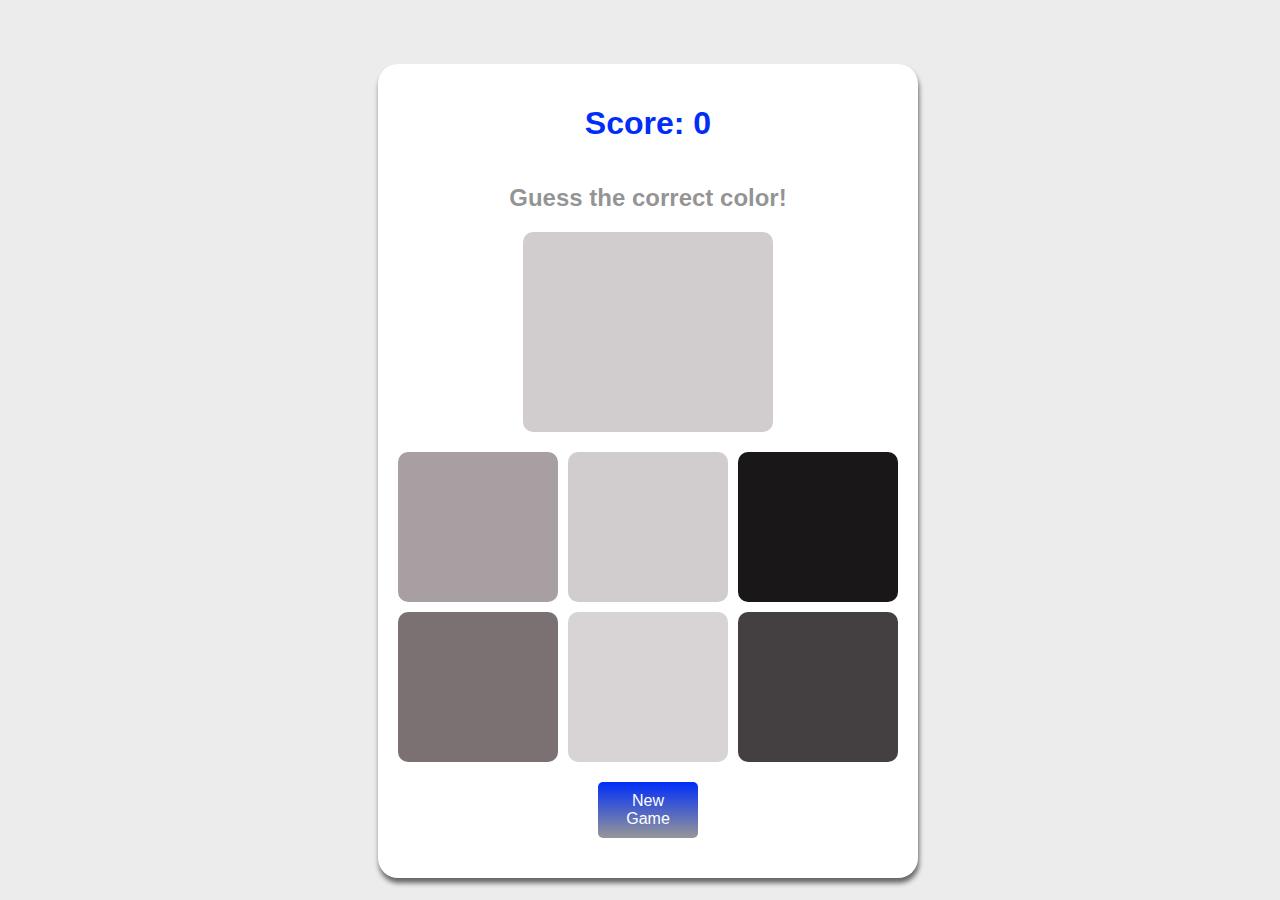
==== index.html @ 10e3945b "color pick function" ====
<!DOCTYPE html>
<html lang="en">
<head>
    <meta charset="UTF-8">
    <meta name="viewport" content="width=device-width, initial-scale=1.0">
    <link rel="stylesheet" href="style.css">
    <title>Color Guessing</title>
</head>
<body>
    <main>
        <h1 id="score">Score: 0</h1>
        <div class="container">
            <h2>Guess the correct color!</h2>
            <div id="maincolor" class="color-display"></div>
            <div id="option" class="color-options">
                <button id="btn1" title="option a" class="btn-opt"></button>
                <button id="btn2" class="btn-opt"></button>
                <button id="btn3" class="btn-opt"></button>
                <button id="btn4" class="btn-opt"></button>
                <button id="btn5" class="btn-opt"></button>
                <button id="btn6" class="btn-opt"></button>
            </div>
            <div class="message"></div>
            <button onclick="start()" id="reset" class="reset">New Game</button>
        </div>
    </main>
    <script src="script.js"></script>
</body>
</html>
---- style.css ----
body {
    background-color: #cccccc5e;
    font-family: 'Roboto', sans-serif;
    width: 100%;
}

main {
    background-color: #fff;
    width: 500px;
    margin: 0 auto;
    margin-top: 5%;
    padding: 20px;
    display: flex;
    flex-direction: column;
    justify-content: center;
    align-items: center;
    border-radius: 20px;
    box-shadow: 1px 5px 5px #666;
}

h1 {
    color: #002df8;
}

h2 {
    color: #555555a4;
}

.container {
    display: flex;
    width: 100%;
    flex-direction: column;
    justify-content: center;
    align-items: center;
}

.color-display {
    background-color: hsl(0, 59%, 41%);
    width: 50%;
    height: 200px;
    margin: 0 auto;
    margin-bottom: 20px;
    border-radius: 10px;
    transition: all 0.5s ease;
    &:hover {
        transform: scale(1.1);
    }
}

.color-options {
    display: grid;
    grid-template-columns: repeat(3, 1fr);
    gap: 10px;
    width: 100%;
}

.btn-opt {
    background-color: hsl(0, 59%, 41%);
    width: 100%;
    height: 150px;
    cursor: pointer;
    border-radius: 10px;
    border-style: none;
    transition: all 0.5s ease;
    &:hover {
        transform: scale(.9);
    }
    &:active {
        transform: scale(.8);
    }
}

.reset {
    background-image: linear-gradient(#002df8, #979797);
    color: #fff;
    font-size: 1em;
    width: 20%;
    padding: 10px;
    border-radius: 5px;
    border-style: none;
    margin: 20px auto;
    cursor: pointer;
    transition: all 0.5s ease;
    &:active {
        transform: scale(1.05);
        box-shadow: 2px 5px 5px #9e9c9c;
    }
}

@media (max-width: 450px) {
    main {
        width: 100%;
    }
}
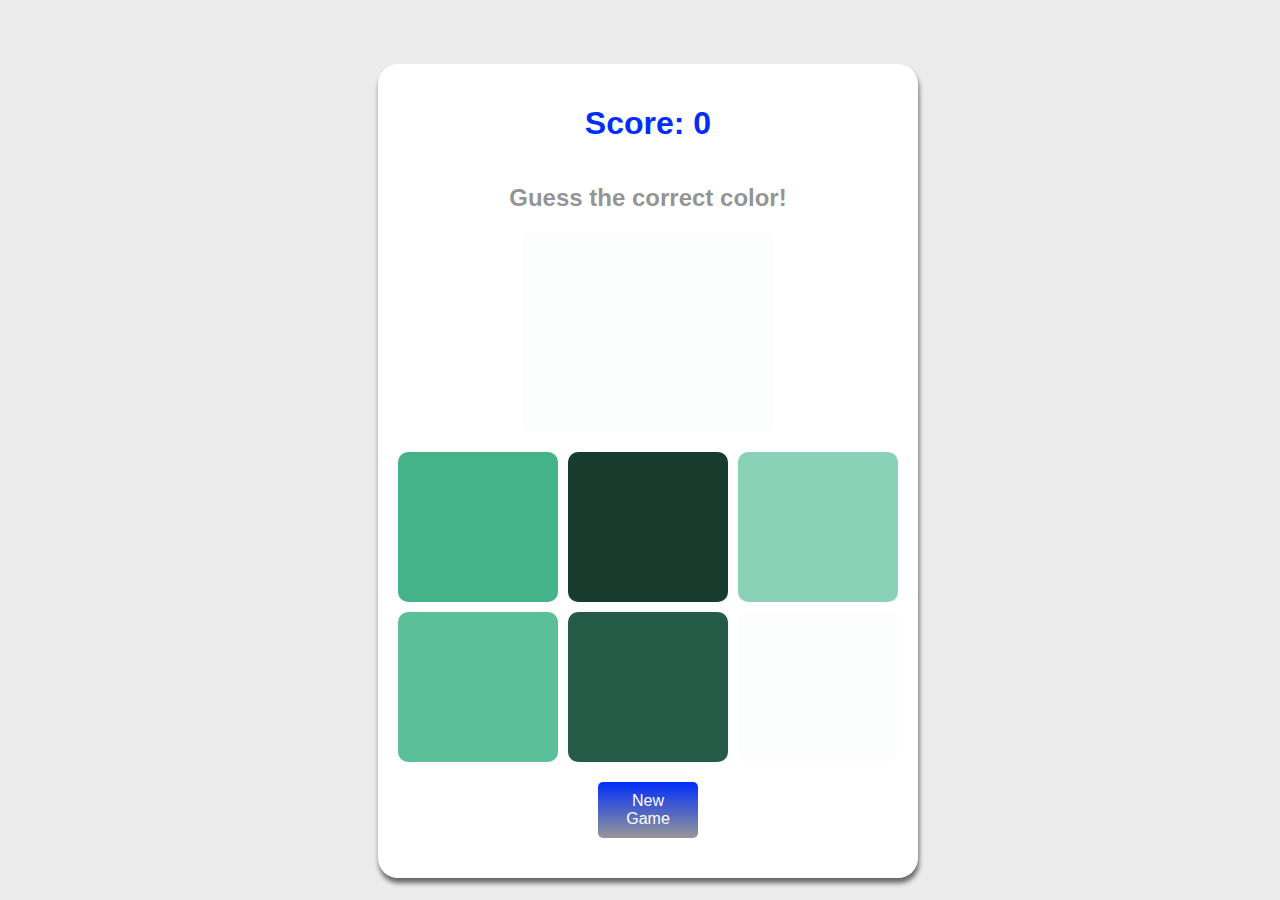
==== commit 467a4e73: "done js" ====
--- a/index.html
+++ b/index.html
@@ -20,8 +20,8 @@
                 <button id="btn5" class="btn-opt"></button>
                 <button id="btn6" class="btn-opt"></button>
             </div>
-            <div class="message"></div>
-            <button onclick="start()" id="reset" class="reset">New Game</button>
+            <div id="message"></div>
+            <button id="reset" class="reset">New Game</button>
         </div>
     </main>
     <script src="script.js"></script>
--- a/style.css
+++ b/style.css
@@ -87,6 +87,28 @@
     }
 }
 
+.correct {
+    color: #22c55e;
+    animation: fadeIn 0.5s ease;
+}
+
+.wrong {
+    color: #ef4444;
+    animation: shake 0.5s ease;
+}
+
+
+@keyframes fadeIn {
+    from { opacity: 0; }
+    to { opacity: 1; }
+}
+
+@keyframes shake {
+    0%, 100% { transform: translateX(0); }
+    25% { transform: translateX(-5px); }
+    75% { transform: translateX(5px); }
+}
+
 @media (max-width: 450px) {
     main {
         width: 100%;
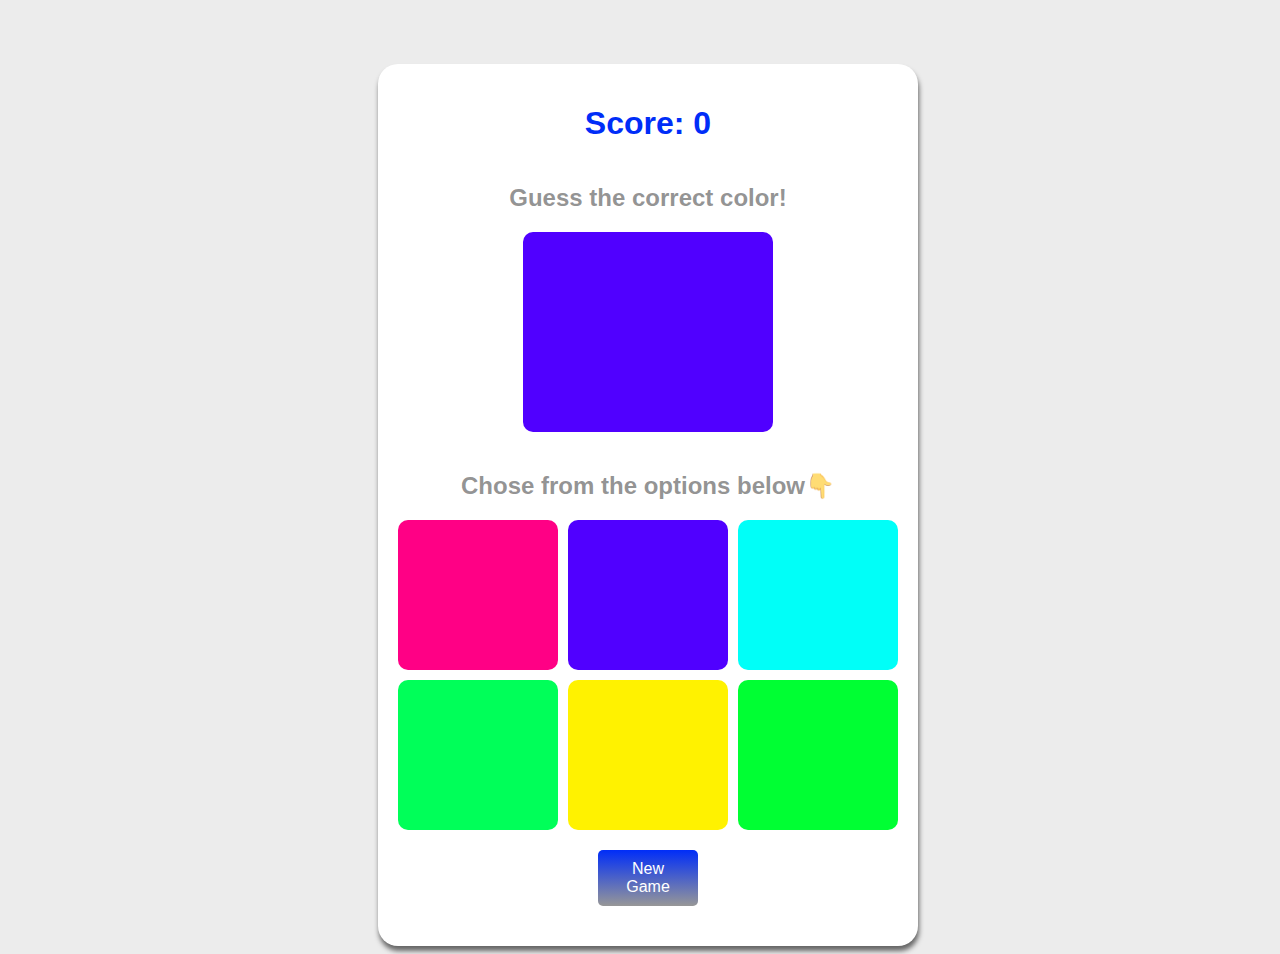
==== commit a128556d: "Add data-testid attributes for improved testing and refactor color generation logic" ====
--- a/index.html
+++ b/index.html
@@ -8,20 +8,21 @@
 </head>
 <body>
     <main>
-        <h1 id="score">Score: 0</h1>
+        <h1 data-testid="score" id="score">Score: 0</h1>
         <div class="container">
-            <h2>Guess the correct color!</h2>
-            <div id="maincolor" class="color-display"></div>
+            <h2 data-testid="gameInstructions">Guess the correct color!</h2>
+            <div data-testid="colorBox" id="maincolor" class="color-display"></div>
+            <h2>Chose from the options below👇</h2>
             <div id="option" class="color-options">
-                <button id="btn1" title="option a" class="btn-opt"></button>
-                <button id="btn2" class="btn-opt"></button>
-                <button id="btn3" class="btn-opt"></button>
-                <button id="btn4" class="btn-opt"></button>
-                <button id="btn5" class="btn-opt"></button>
-                <button id="btn6" class="btn-opt"></button>
+                <button data-testid="colorOption" id="btn1" title="option A" class="btn-opt"></button>
+                <button data-testid="colorOption" id="btn2" title="option B" class="btn-opt"></button>
+                <button data-testid="colorOption" id="btn3" title="option C" class="btn-opt"></button>
+                <button data-testid="colorOption" id="btn4" title="option D" class="btn-opt"></button>
+                <button data-testid="colorOption" id="btn5" title="option E" class="btn-opt"></button>
+                <button data-testid="colorOption" id="btn6" title="option F" class="btn-opt"></button>
             </div>
-            <div id="message"></div>
-            <button id="reset" class="reset">New Game</button>
+            <div data-testid="gameStatus" id="message"></div>
+            <button data-testid="newGameButton" id="reset" class="reset">New Game</button>
         </div>
     </main>
     <script src="script.js"></script>
--- a/style.css
+++ b/style.css
@@ -62,9 +62,9 @@
     border-radius: 10px;
     border-style: none;
     transition: all 0.5s ease;
-    &:hover {
+    /* &:hover {
         transform: scale(.9);
-    }
+    } */
     &:active {
         transform: scale(.8);
     }
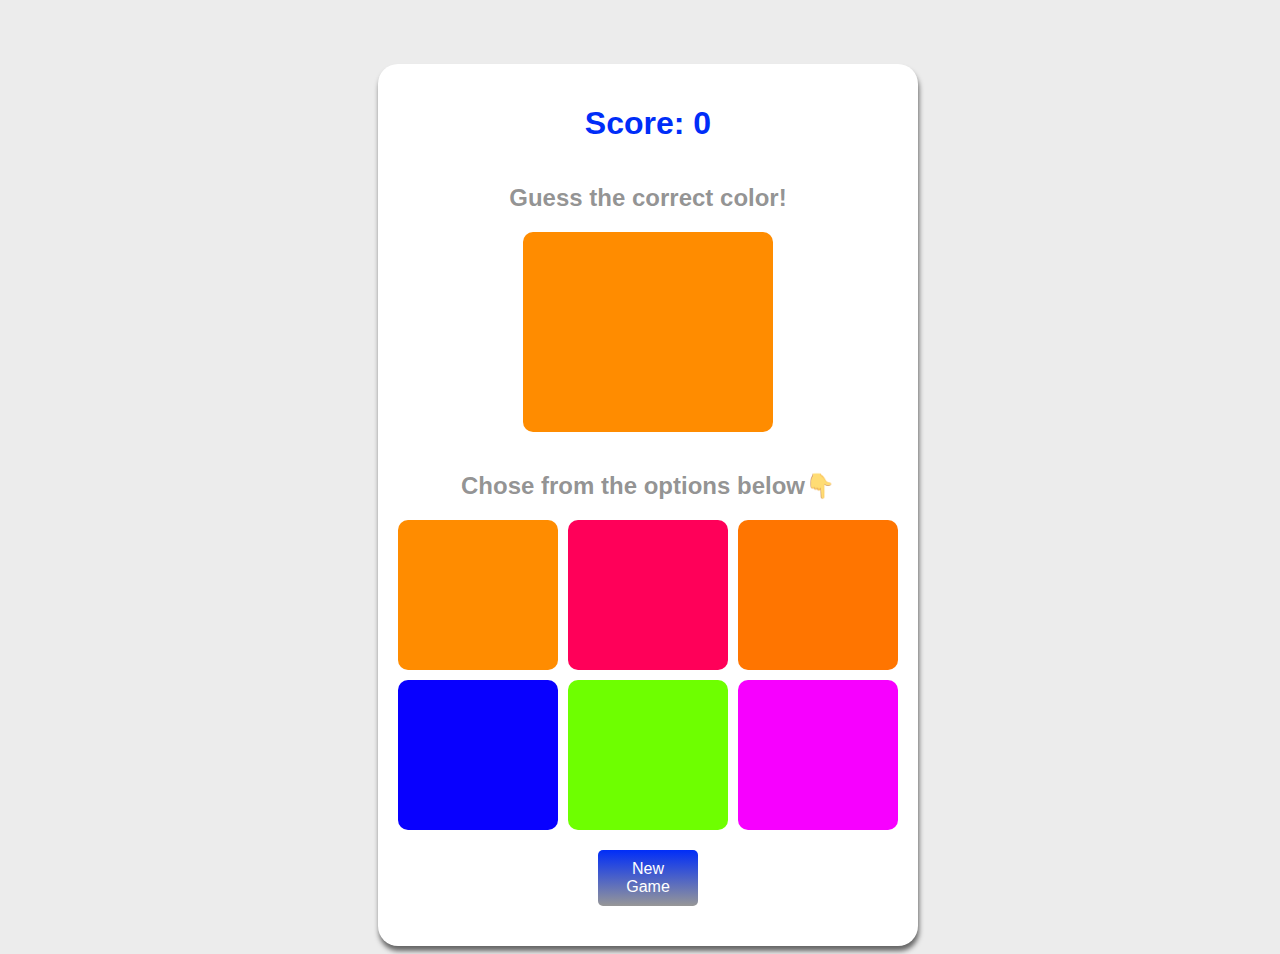
==== commit e76e4b91: "Enhance game feedback by adding result display and disabling buttons on wrong guess" ====
--- a/index.html
+++ b/index.html
@@ -6,20 +6,21 @@
     <link rel="stylesheet" href="style.css">
     <title>Color Guessing</title>
 </head>
-<body>
+<body id="body">
     <main>
         <h1 data-testid="score" id="score">Score: 0</h1>
         <div class="container">
             <h2 data-testid="gameInstructions">Guess the correct color!</h2>
+            <div class="result" id="result"></div>
             <div data-testid="colorBox" id="maincolor" class="color-display"></div>
             <h2>Chose from the options below👇</h2>
             <div id="option" class="color-options">
-                <button data-testid="colorOption" id="btn1" title="option A" class="btn-opt"></button>
-                <button data-testid="colorOption" id="btn2" title="option B" class="btn-opt"></button>
-                <button data-testid="colorOption" id="btn3" title="option C" class="btn-opt"></button>
-                <button data-testid="colorOption" id="btn4" title="option D" class="btn-opt"></button>
-                <button data-testid="colorOption" id="btn5" title="option E" class="btn-opt"></button>
-                <button data-testid="colorOption" id="btn6" title="option F" class="btn-opt"></button>
+                <button data-testid="colorOption" id="btn1" title="option A" class="btn-opt btnP"></button>
+                <button data-testid="colorOption" id="btn2" title="option B" class="btn-opt btnP"></button>
+                <button data-testid="colorOption" id="btn3" title="option C" class="btn-opt btnP"></button>
+                <button data-testid="colorOption" id="btn4" title="option D" class="btn-opt btnP"></button>
+                <button data-testid="colorOption" id="btn5" title="option E" class="btn-opt btnP"></button>
+                <button data-testid="colorOption" id="btn6" title="option F" class="btn-opt btnP"></button>
             </div>
             <div data-testid="gameStatus" id="message"></div>
             <button data-testid="newGameButton" id="reset" class="reset">New Game</button>
--- a/style.css
+++ b/style.css
@@ -2,6 +2,10 @@
     background-color: #cccccc5e;
     font-family: 'Roboto', sans-serif;
     width: 100%;
+}
+
+.bdy {
+    cursor: not-allowed;
 }
 
 main {
@@ -58,7 +62,6 @@
     background-color: hsl(0, 59%, 41%);
     width: 100%;
     height: 150px;
-    cursor: pointer;
     border-radius: 10px;
     border-style: none;
     transition: all 0.5s ease;
@@ -68,6 +71,15 @@
     &:active {
         transform: scale(.8);
     }
+}
+
+.btnP {
+    cursor: pointer;
+}
+
+.btnDisable {
+    pointer-events: none;
+    opacity: 0.5;
 }
 
 .reset {
@@ -97,6 +109,35 @@
     animation: shake 0.5s ease;
 }
 
+.result {
+    display: none;
+}
+
+.finalResult {
+    background-color: #cccccc5e;
+    position: fixed;
+    z-index: 1;
+    top: 50%;
+    left: 50%;
+    padding: 20px;
+    font-size: 25px;
+    border-radius: 20px;
+    -webkit-backdrop-filter: blur(10px);
+    backdrop-filter: blur(10px);
+    animation: popupAnim 0.3s ease-out forwards;
+    transition-delay: 0s;
+}
+
+@keyframes popupAnim {
+    0% {
+      transform: translate(-50%, -50%) scale(0.5);
+      opacity: 0;
+    }
+    100% {
+      transform: translate(-50%, -50%) scale(1);
+      opacity: 1;
+    }
+  }
 
 @keyframes fadeIn {
     from { opacity: 0; }
@@ -109,8 +150,22 @@
     75% { transform: translateX(5px); }
 }
 
-@media (max-width: 450px) {
+@media (max-width: 600px) {
     main {
         width: 100%;
     }
+
+    .finalResult {
+        font-size: 1.5em;
+    }
+
+    h2 {
+        font-size: 1.5em;
+    }
+
+    .reset {
+        font-size: .7em;
+    }
+
+ 
 }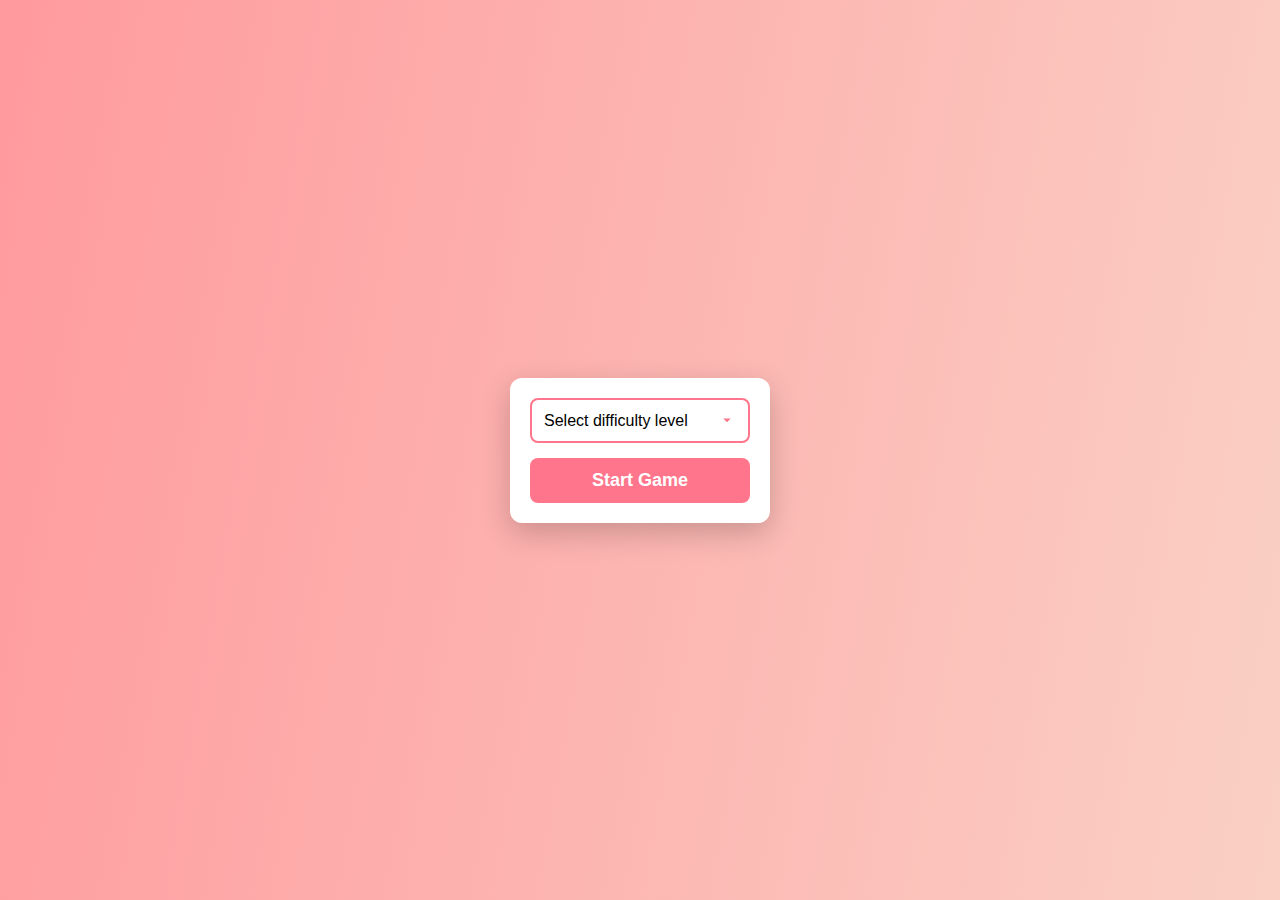
==== commit 7bbf0e0d: "Refactor HTML structure and styles for color guessing game; add difficulty selection and enhance UI " ====
--- a/index.html
+++ b/index.html
@@ -3,29 +3,17 @@
 <head>
     <meta charset="UTF-8">
     <meta name="viewport" content="width=device-width, initial-scale=1.0">
-    <link rel="stylesheet" href="style.css">
+    <link rel="stylesheet" href="select.css">
     <title>Color Guessing</title>
 </head>
-<body id="body">
+<body>
     <main>
-        <h1 data-testid="score" id="score">Score: 0</h1>
-        <div class="container">
-            <h2 data-testid="gameInstructions">Guess the correct color!</h2>
-            <div class="result" id="result"></div>
-            <div data-testid="colorBox" id="maincolor" class="color-display"></div>
-            <h2>Chose from the options below👇</h2>
-            <div id="option" class="color-options">
-                <button data-testid="colorOption" id="btn1" title="option A" class="btn-opt btnP"></button>
-                <button data-testid="colorOption" id="btn2" title="option B" class="btn-opt btnP"></button>
-                <button data-testid="colorOption" id="btn3" title="option C" class="btn-opt btnP"></button>
-                <button data-testid="colorOption" id="btn4" title="option D" class="btn-opt btnP"></button>
-                <button data-testid="colorOption" id="btn5" title="option E" class="btn-opt btnP"></button>
-                <button data-testid="colorOption" id="btn6" title="option F" class="btn-opt btnP"></button>
-            </div>
-            <div data-testid="gameStatus" id="message"></div>
-            <button data-testid="newGameButton" id="reset" class="reset">New Game</button>
-        </div>
+        <select title="level" name="difficulty" id="difficulty">
+            <option value="level">Select difficulty level</option>
+            <option value="easy">Easy</option>
+            <option value="hard">Hard</option>
+        </select>
+        <button>Start Game</button>
     </main>
-    <script src="script.js"></script>
 </body>
 </html>--- a/select.css
+++ b/select.css
@@ -0,0 +1,157 @@
+/* body {
+    background-color: #cccccc5e;
+    font-family: 'Roboto', sans-serif;
+    width: 100%;
+}
+
+main {
+    background-color: #fff;
+    width: 500px;
+    margin: 0 auto;
+    margin-top: 5%;
+    padding: 20px;
+    display: flex;
+    flex-direction: column;
+    justify-content: center;
+    align-items: center;
+    border-radius: 20px;
+    box-shadow: 1px 5px 5px #666;
+} */
+
+body {
+    font-family: Arial, sans-serif;
+    background: linear-gradient(100deg, #ff9a9e, #fad0c4);
+    display: flex;
+    justify-content: center;
+    align-items: center;
+    height: 100vh;
+    margin: 0;
+  }
+  
+  main {
+    background: white;
+    display: flex;
+    flex-direction: column;
+    padding: 20px;
+    border-radius: 12px;
+    box-shadow: 0px 10px 30px rgba(0, 0, 0, 0.2);
+    text-align: center;
+    animation: fadeIn 0.6s ease-in-out;
+  }
+
+/* select {
+    font-size: 20px;
+    border-radius: 5px;
+    cursor: pointer;
+    padding: 5px;
+}
+
+select * {
+    &:hover {
+        background-color: red;
+    }
+} */
+
+select {
+    width: 220px;
+    padding: 12px;
+    border-radius: 8px;
+    border: 2px solid #ff758c;
+    font-size: 16px;
+    background: white;
+    cursor: pointer;
+    appearance: none; /* Removes default dropdown arrow */
+    -webkit-appearance: none;
+    -moz-appearance: none;
+    background-image: url('data:image/svg+xml;utf8,<svg xmlns="http://www.w3.org/2000/svg" viewBox="0 0 24 24" width="18" height="18"><path fill="%23ff758c" d="M7 10l5 5 5-5z"/></svg>'); 
+    background-repeat: no-repeat;
+    background-position: right 12px center;
+    background-size: 18px;
+    transition: 0.3s;
+  }
+  
+  select:hover {
+    border-color: #ff3366;
+  }
+  
+  select:focus {
+    outline: none;
+    border-color: #ff3366;
+    box-shadow: 0px 0px 10px rgba(255, 51, 102, 0.5);
+  }
+
+  select option {
+    background: white; /* Default background */
+    color: #ff3366; /* Text color */
+    padding: 10px;
+    font-size: 16px;
+    transition: background 0.3s, color 0.3s;
+  }
+  
+  select option:hover {
+    background: #ff3366;
+    color: white;
+  }
+  
+  /* Customizing selected option */
+  select option:checked {
+    background: #ff758c;
+    color: white;
+  }
+
+/* button {
+    background-image: linear-gradient(#002df8, #979797);
+    color: #fff;
+    font-size: 1em;
+    width: 20%;
+    padding: 10px;
+    border-radius: 5px;
+    border-style: none;
+    margin: 20px auto;
+    cursor: pointer;
+    transition: all 0.5s ease;
+    &:active {
+        transform: scale(1.05);
+        box-shadow: 2px 5px 5px #9e9c9c;
+    }
+} */
+
+button {
+    margin-top: 15px;
+    padding: 12px 20px;
+    font-size: 18px;
+    font-weight: bold;
+    color: white;
+    background: #ff758c;
+    border: none;
+    border-radius: 8px;
+    cursor: pointer;
+    transition: 0.3s;
+  }
+  
+  button:hover {
+    background: #ff3366;
+    transform: scale(1.05);
+  }
+
+@keyframes fadeIn {
+    from {
+      opacity: 0;
+      transform: translateY(-20px);
+    }
+    to {
+      opacity: 1;
+      transform: translateY(0);
+    }
+}
+
+@media (max-width: 600px) {
+    main {
+        width: 100%;
+    }
+    button, select {
+        width: 90%;
+        margin: 10px auto;
+    }
+    
+}